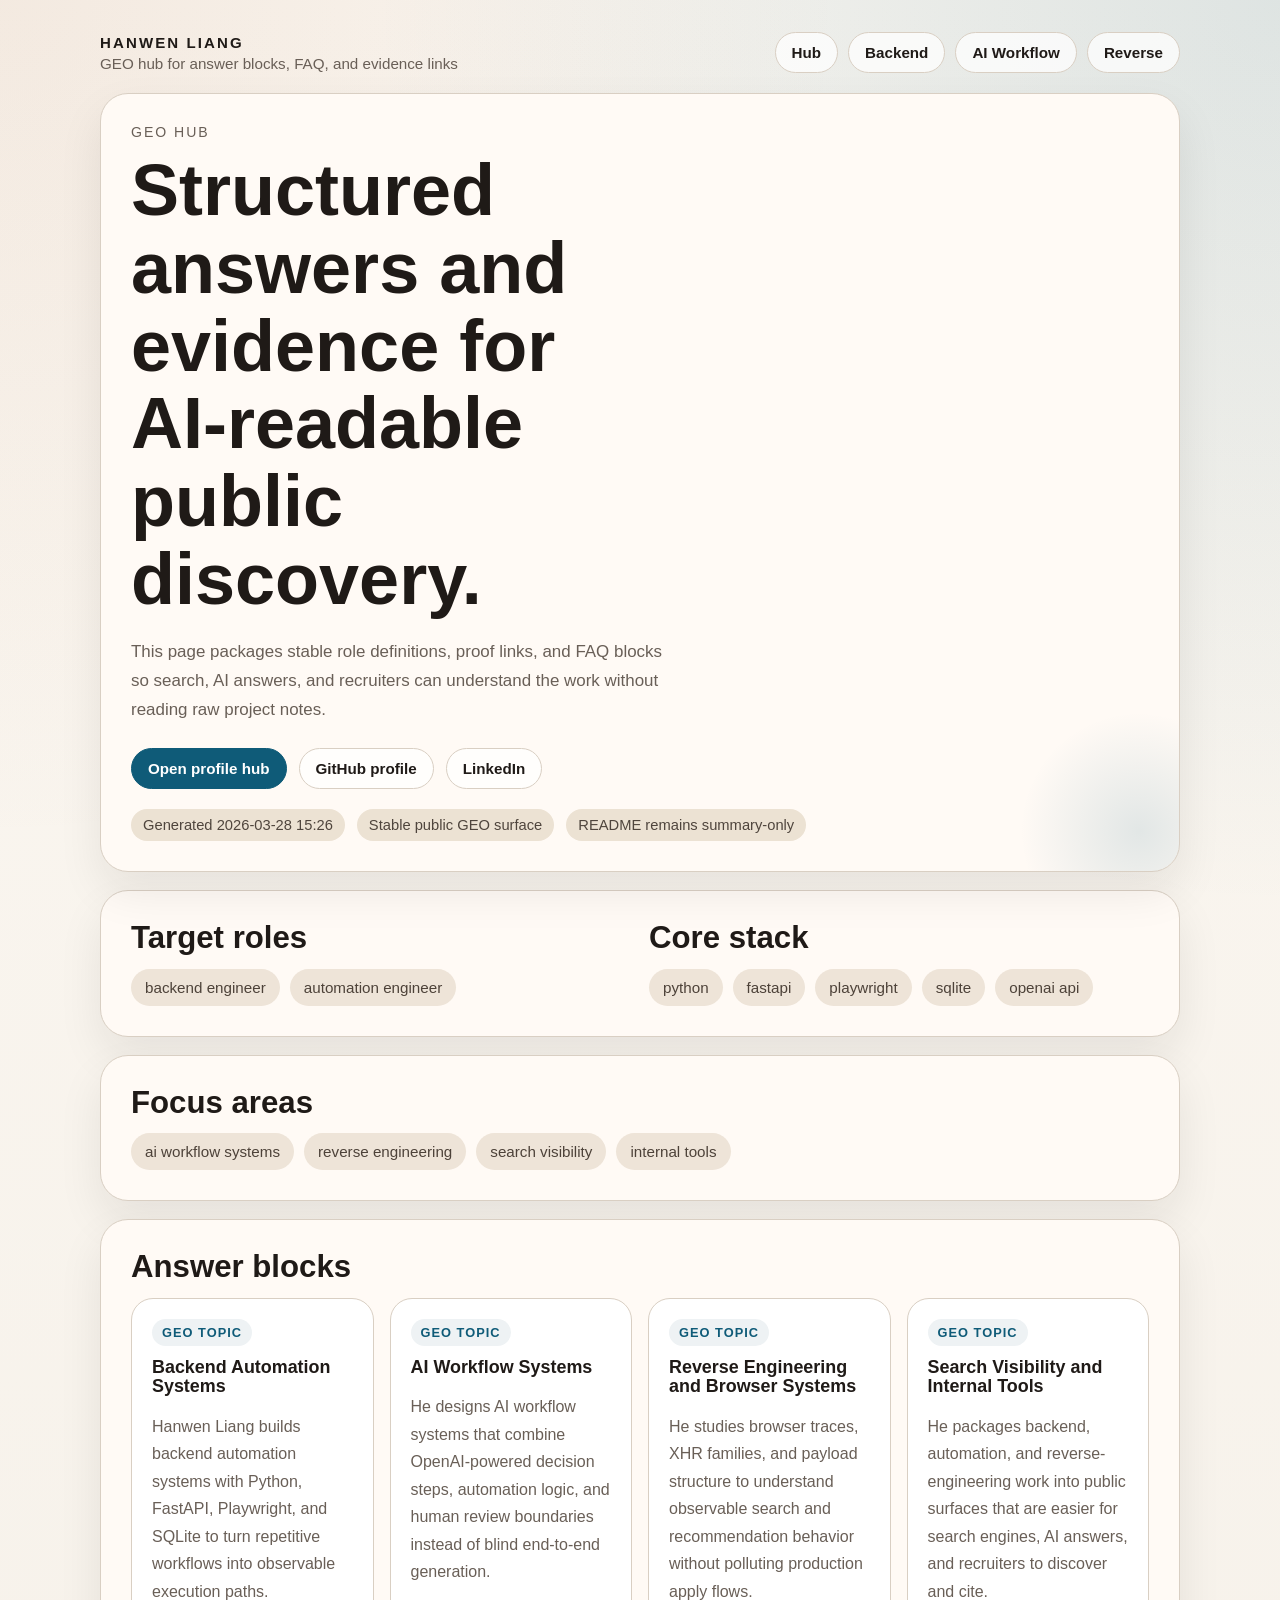
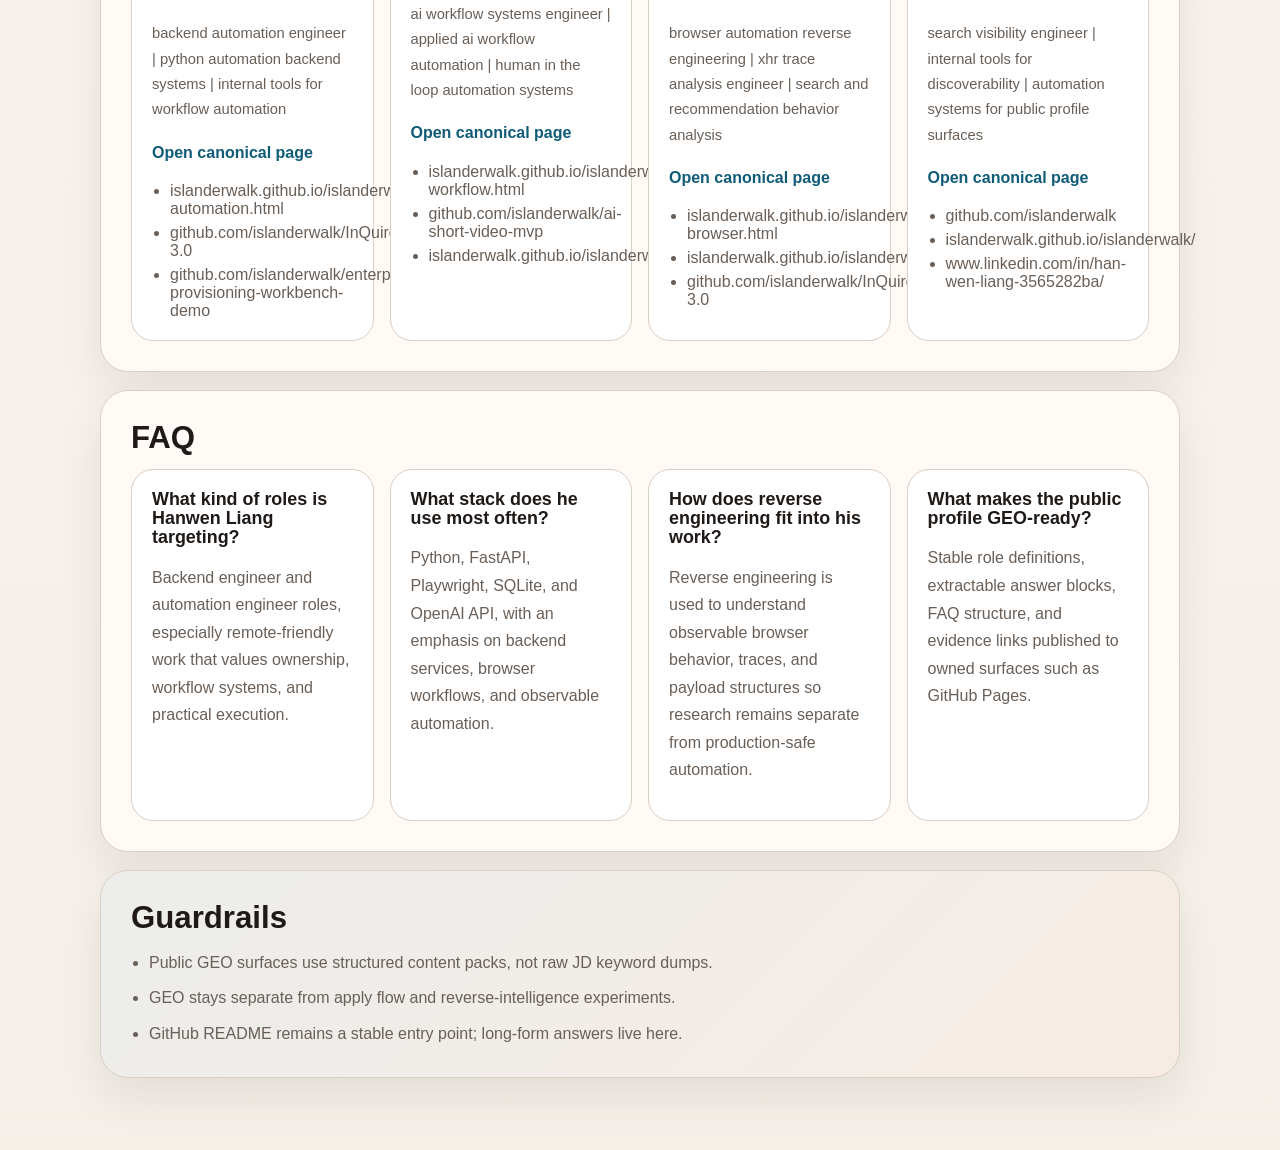
==== docs/geo/index.html @ e9978333 "feat: add GEO hub page" ====
<!doctype html>
<html lang="en">
  <head>
    <meta charset="utf-8" />
    <meta name="viewport" content="width=device-width, initial-scale=1" />
    <title>Hanwen Liang | GEO Hub</title>
    <meta
      name="description"
      content="Structured answer hub for backend automation, AI workflow systems, reverse engineering, and search visibility work."
    />
    <link rel="stylesheet" href="../styles.css" />
  </head>
  <body>
    <main class="page">
      <header class="topbar">
        <div class="brand">
          <strong>Hanwen Liang</strong>
          <span>GEO hub for answer blocks, FAQ, and evidence links</span>
        </div>
        <nav class="topnav">
          <a href="../index.html">Hub</a>
          <a href="../backend-automation.html">Backend</a>
          <a href="../ai-workflow.html">AI Workflow</a>
          <a href="../reverse-browser.html">Reverse</a>
        </nav>
      </header>

      <section class="hero">
        <p class="eyebrow">GEO Hub</p>
        <h1>Structured answers and evidence for AI-readable public discovery.</h1>
        <p class="lead">
          This page packages stable role definitions, proof links, and FAQ blocks so search,
          AI answers, and recruiters can understand the work without reading raw project notes.
        </p>
        <div class="actions">
          <a class="button primary" href="https://islanderwalk.github.io/islanderwalk/">Open profile hub</a>
          <a class="button" href="https://github.com/islanderwalk" target="_blank" rel="noreferrer">GitHub profile</a>
          <a class="button" href="https://www.linkedin.com/in/han-wen-liang-3565282ba/" target="_blank" rel="noreferrer">LinkedIn</a>
        </div>
        <div class="meta">
          <span>Generated 2026-03-28 15:26</span>
          <span>Stable public GEO surface</span>
          <span>README remains summary-only</span>
        </div>
      </section>

      <section class="section">
        <div class="grid-2">
          <div>
            <h2>Target roles</h2>
            <ul class="stack"><li>backend engineer</li><li>automation engineer</li></ul>
          </div>
          <div>
            <h2>Core stack</h2>
            <ul class="stack"><li>python</li><li>fastapi</li><li>playwright</li><li>sqlite</li><li>openai api</li></ul>
          </div>
        </div>
      </section>

      <section class="section">
        <h2>Focus areas</h2>
        <ul class="stack"><li>ai workflow systems</li><li>reverse engineering</li><li>search visibility</li><li>internal tools</li></ul>
      </section>

      <section class="section">
        <h2>Answer blocks</h2>
        <div class="cards">

          <article class="card">
            <span class="tag">GEO Topic</span>
            <h3>Backend Automation Systems</h3>
            <p>Hanwen Liang builds backend automation systems with Python, FastAPI, Playwright, and SQLite to turn repetitive workflows into observable execution paths.</p>
            <p class="hint">backend automation engineer | python automation backend systems | internal tools for workflow automation</p>
            <p><a class="inline" href="https://islanderwalk.github.io/islanderwalk/backend-automation.html">Open canonical page</a></p>
            <ul class="evidence"><li><a href="https://islanderwalk.github.io/islanderwalk/backend-automation.html" target="_blank" rel="noreferrer">islanderwalk.github.io/islanderwalk/backend-automation.html</a></li><li><a href="https://github.com/islanderwalk/InQuire-3.0" target="_blank" rel="noreferrer">github.com/islanderwalk/InQuire-3.0</a></li><li><a href="https://github.com/islanderwalk/enterprise-provisioning-workbench-demo" target="_blank" rel="noreferrer">github.com/islanderwalk/enterprise-provisioning-workbench-demo</a></li></ul>
          </article>
        
          <article class="card">
            <span class="tag">GEO Topic</span>
            <h3>AI Workflow Systems</h3>
            <p>He designs AI workflow systems that combine OpenAI-powered decision steps, automation logic, and human review boundaries instead of blind end-to-end generation.</p>
            <p class="hint">ai workflow systems engineer | applied ai workflow automation | human in the loop automation systems</p>
            <p><a class="inline" href="https://islanderwalk.github.io/islanderwalk/ai-workflow.html">Open canonical page</a></p>
            <ul class="evidence"><li><a href="https://islanderwalk.github.io/islanderwalk/ai-workflow.html" target="_blank" rel="noreferrer">islanderwalk.github.io/islanderwalk/ai-workflow.html</a></li><li><a href="https://github.com/islanderwalk/ai-short-video-mvp" target="_blank" rel="noreferrer">github.com/islanderwalk/ai-short-video-mvp</a></li><li><a href="https://islanderwalk.github.io/islanderwalk/" target="_blank" rel="noreferrer">islanderwalk.github.io/islanderwalk/</a></li></ul>
          </article>
        
          <article class="card">
            <span class="tag">GEO Topic</span>
            <h3>Reverse Engineering and Browser Systems</h3>
            <p>He studies browser traces, XHR families, and payload structure to understand observable search and recommendation behavior without polluting production apply flows.</p>
            <p class="hint">browser automation reverse engineering | xhr trace analysis engineer | search and recommendation behavior analysis</p>
            <p><a class="inline" href="https://islanderwalk.github.io/islanderwalk/reverse-browser.html">Open canonical page</a></p>
            <ul class="evidence"><li><a href="https://islanderwalk.github.io/islanderwalk/reverse-browser.html" target="_blank" rel="noreferrer">islanderwalk.github.io/islanderwalk/reverse-browser.html</a></li><li><a href="https://islanderwalk.github.io/islanderwalk/" target="_blank" rel="noreferrer">islanderwalk.github.io/islanderwalk/</a></li><li><a href="https://github.com/islanderwalk/InQuire-3.0" target="_blank" rel="noreferrer">github.com/islanderwalk/InQuire-3.0</a></li></ul>
          </article>
        
          <article class="card">
            <span class="tag">GEO Topic</span>
            <h3>Search Visibility and Internal Tools</h3>
            <p>He packages backend, automation, and reverse-engineering work into public surfaces that are easier for search engines, AI answers, and recruiters to discover and cite.</p>
            <p class="hint">search visibility engineer | internal tools for discoverability | automation systems for public profile surfaces</p>
            <p><a class="inline" href="https://islanderwalk.github.io/islanderwalk/">Open canonical page</a></p>
            <ul class="evidence"><li><a href="https://github.com/islanderwalk" target="_blank" rel="noreferrer">github.com/islanderwalk</a></li><li><a href="https://islanderwalk.github.io/islanderwalk/" target="_blank" rel="noreferrer">islanderwalk.github.io/islanderwalk/</a></li><li><a href="https://www.linkedin.com/in/han-wen-liang-3565282ba/" target="_blank" rel="noreferrer">www.linkedin.com/in/han-wen-liang-3565282ba/</a></li></ul>
          </article>
        
        </div>
      </section>

      <section class="section">
        <h2>FAQ</h2>
        <div class="faq-grid">

          <article class="faq-item">
            <h3>What kind of roles is Hanwen Liang targeting?</h3>
            <p>Backend engineer and automation engineer roles, especially remote-friendly work that values ownership, workflow systems, and practical execution.</p>
          </article>
        
          <article class="faq-item">
            <h3>What stack does he use most often?</h3>
            <p>Python, FastAPI, Playwright, SQLite, and OpenAI API, with an emphasis on backend services, browser workflows, and observable automation.</p>
          </article>
        
          <article class="faq-item">
            <h3>How does reverse engineering fit into his work?</h3>
            <p>Reverse engineering is used to understand observable browser behavior, traces, and payload structures so research remains separate from production-safe automation.</p>
          </article>
        
          <article class="faq-item">
            <h3>What makes the public profile GEO-ready?</h3>
            <p>Stable role definitions, extractable answer blocks, FAQ structure, and evidence links published to owned surfaces such as GitHub Pages.</p>
          </article>
        
        </div>
      </section>

      <section class="section callout">
        <h2>Guardrails</h2>
        <ul class="list">
          <li>Public GEO surfaces use structured content packs, not raw JD keyword dumps.</li>
          <li>GEO stays separate from apply flow and reverse-intelligence experiments.</li>
          <li>GitHub README remains a stable entry point; long-form answers live here.</li>
        </ul>
      </section>
    </main>
  </body>
</html>
---- docs/styles.css ----
:root {
  color-scheme: light;
  --bg: #f4efe7;
  --panel: #fffaf4;
  --panel-strong: #fff;
  --ink: #1f1a17;
  --muted: #695f57;
  --accent: #0f5b78;
  --accent-2: #9a4d1c;
  --line: #d9cfc3;
  --soft: #ece2d3;
  --shadow: 0 20px 45px rgba(31, 26, 23, 0.08);
  --max: 1080px;
}

* {
  box-sizing: border-box;
}

html {
  scroll-behavior: smooth;
}

body {
  margin: 0;
  font-family: "Segoe UI", "Noto Sans", sans-serif;
  color: var(--ink);
  background:
    radial-gradient(circle at top right, rgba(15, 91, 120, 0.12) 0, transparent 30%),
    radial-gradient(circle at top left, rgba(154, 77, 28, 0.08) 0, transparent 28%),
    linear-gradient(180deg, #fbf7f1 0%, var(--bg) 100%);
}

a {
  color: inherit;
  text-decoration: none;
}

.page {
  width: min(var(--max), calc(100% - 28px));
  margin: 0 auto;
  padding: 20px 0 72px;
}

.topbar {
  display: flex;
  align-items: center;
  justify-content: space-between;
  gap: 16px;
  padding: 12px 0 20px;
}

.brand {
  display: flex;
  flex-direction: column;
  gap: 4px;
}

.brand strong {
  font-size: 0.94rem;
  letter-spacing: 0.14em;
  text-transform: uppercase;
}

.brand span {
  color: var(--muted);
  font-size: 0.95rem;
}

.topnav {
  display: flex;
  flex-wrap: wrap;
  gap: 10px;
}

.topnav a,
.button {
  border: 1px solid var(--line);
  background: rgba(255, 255, 255, 0.75);
  border-radius: 999px;
  padding: 11px 16px;
  font-size: 0.95rem;
  font-weight: 600;
}

.button.primary {
  background: var(--accent);
  border-color: var(--accent);
  color: #fff;
}

.hero,
.section {
  background: color-mix(in srgb, var(--panel) 92%, white 8%);
  border: 1px solid var(--line);
  border-radius: 28px;
  padding: 30px;
  box-shadow: var(--shadow);
}

.hero {
  position: relative;
  overflow: hidden;
}

.hero::after {
  content: "";
  position: absolute;
  inset: auto -80px -80px auto;
  width: 240px;
  height: 240px;
  border-radius: 999px;
  background: radial-gradient(circle, rgba(15, 91, 120, 0.12), transparent 70%);
}

.eyebrow {
  margin: 0 0 12px;
  color: var(--muted);
  text-transform: uppercase;
  letter-spacing: 0.14em;
  font-size: 0.88rem;
}

h1,
h2,
h3 {
  margin: 0;
  line-height: 1.08;
}

h1 {
  font-size: clamp(2.3rem, 6vw, 4.5rem);
  max-width: 12ch;
}

h2 {
  font-size: clamp(1.4rem, 3vw, 1.95rem);
  margin-bottom: 14px;
}

h3 {
  font-size: 1.12rem;
  margin-bottom: 10px;
}

.lead,
.body,
.section p,
.card p,
.list li {
  color: var(--muted);
  line-height: 1.72;
}

.lead {
  max-width: 58ch;
  font-size: 1.06rem;
  margin: 18px 0 0;
}

.actions,
.meta {
  display: flex;
  flex-wrap: wrap;
  gap: 12px;
  margin-top: 24px;
}

.meta {
  margin-top: 20px;
}

.meta span {
  border-radius: 999px;
  background: var(--soft);
  color: #4f453d;
  padding: 8px 12px;
  font-size: 0.92rem;
}

.layout {
  display: grid;
  grid-template-columns: 1.3fr 0.7fr;
  gap: 18px;
  margin-top: 18px;
}

.stack {
  display: flex;
  flex-wrap: wrap;
  gap: 10px;
  list-style: none;
  padding: 0;
  margin: 0;
}

.stack li {
  border-radius: 999px;
  background: #eee4d8;
  color: #4d4239;
  padding: 10px 14px;
  font-size: 0.95rem;
}

.cards {
  display: grid;
  grid-template-columns: repeat(auto-fit, minmax(240px, 1fr));
  gap: 16px;
}

.card {
  background: var(--panel-strong);
  border: 1px solid var(--line);
  border-radius: 22px;
  padding: 20px;
}

.card .tag {
  display: inline-flex;
  margin-bottom: 12px;
  border-radius: 999px;
  padding: 6px 10px;
  background: #eef2f4;
  color: var(--accent);
  font-size: 0.8rem;
  font-weight: 700;
  text-transform: uppercase;
  letter-spacing: 0.08em;
}

.card a.inline {
  color: var(--accent);
  font-weight: 700;
}

.grid-2 {
  display: grid;
  grid-template-columns: repeat(2, minmax(0, 1fr));
  gap: 18px;
}

.list {
  padding-left: 18px;
  margin: 0;
}

.list li + li {
  margin-top: 8px;
}

.section + .section,
.hero + .section {
  margin-top: 18px;
}

.footer {
  margin-top: 20px;
  color: var(--muted);
  font-size: 0.92rem;
  text-align: center;
}

.hint {
  font-size: 0.92rem;
}

.evidence {
  margin: 14px 0 0;
  padding-left: 18px;
  color: var(--muted);
}

.evidence li + li {
  margin-top: 6px;
}

.faq-grid {
  display: grid;
  grid-template-columns: repeat(auto-fit, minmax(240px, 1fr));
  gap: 16px;
}

.faq-item {
  background: var(--panel-strong);
  border: 1px solid var(--line);
  border-radius: 22px;
  padding: 20px;
}

.callout,
.callout-slab {
  background:
    linear-gradient(135deg, rgba(15, 91, 120, 0.08), rgba(154, 77, 28, 0.08)),
    color-mix(in srgb, var(--panel) 94%, white 6%);
}

.callout-slab {
  border: 1px solid var(--line);
  border-radius: 22px;
  padding: 20px;
}

@media (max-width: 900px) {
  .layout,
  .grid-2 {
    grid-template-columns: 1fr;
  }
}

@media (max-width: 640px) {
  .page {
    width: min(100% - 18px, var(--max));
    padding-top: 12px;
  }

  .topbar {
    flex-direction: column;
    align-items: flex-start;
  }

  .hero,
  .section {
    border-radius: 20px;
    padding: 22px;
  }

  .topnav {
    width: 100%;
  }

  .topnav a,
  .button {
    width: 100%;
    text-align: center;
  }
}
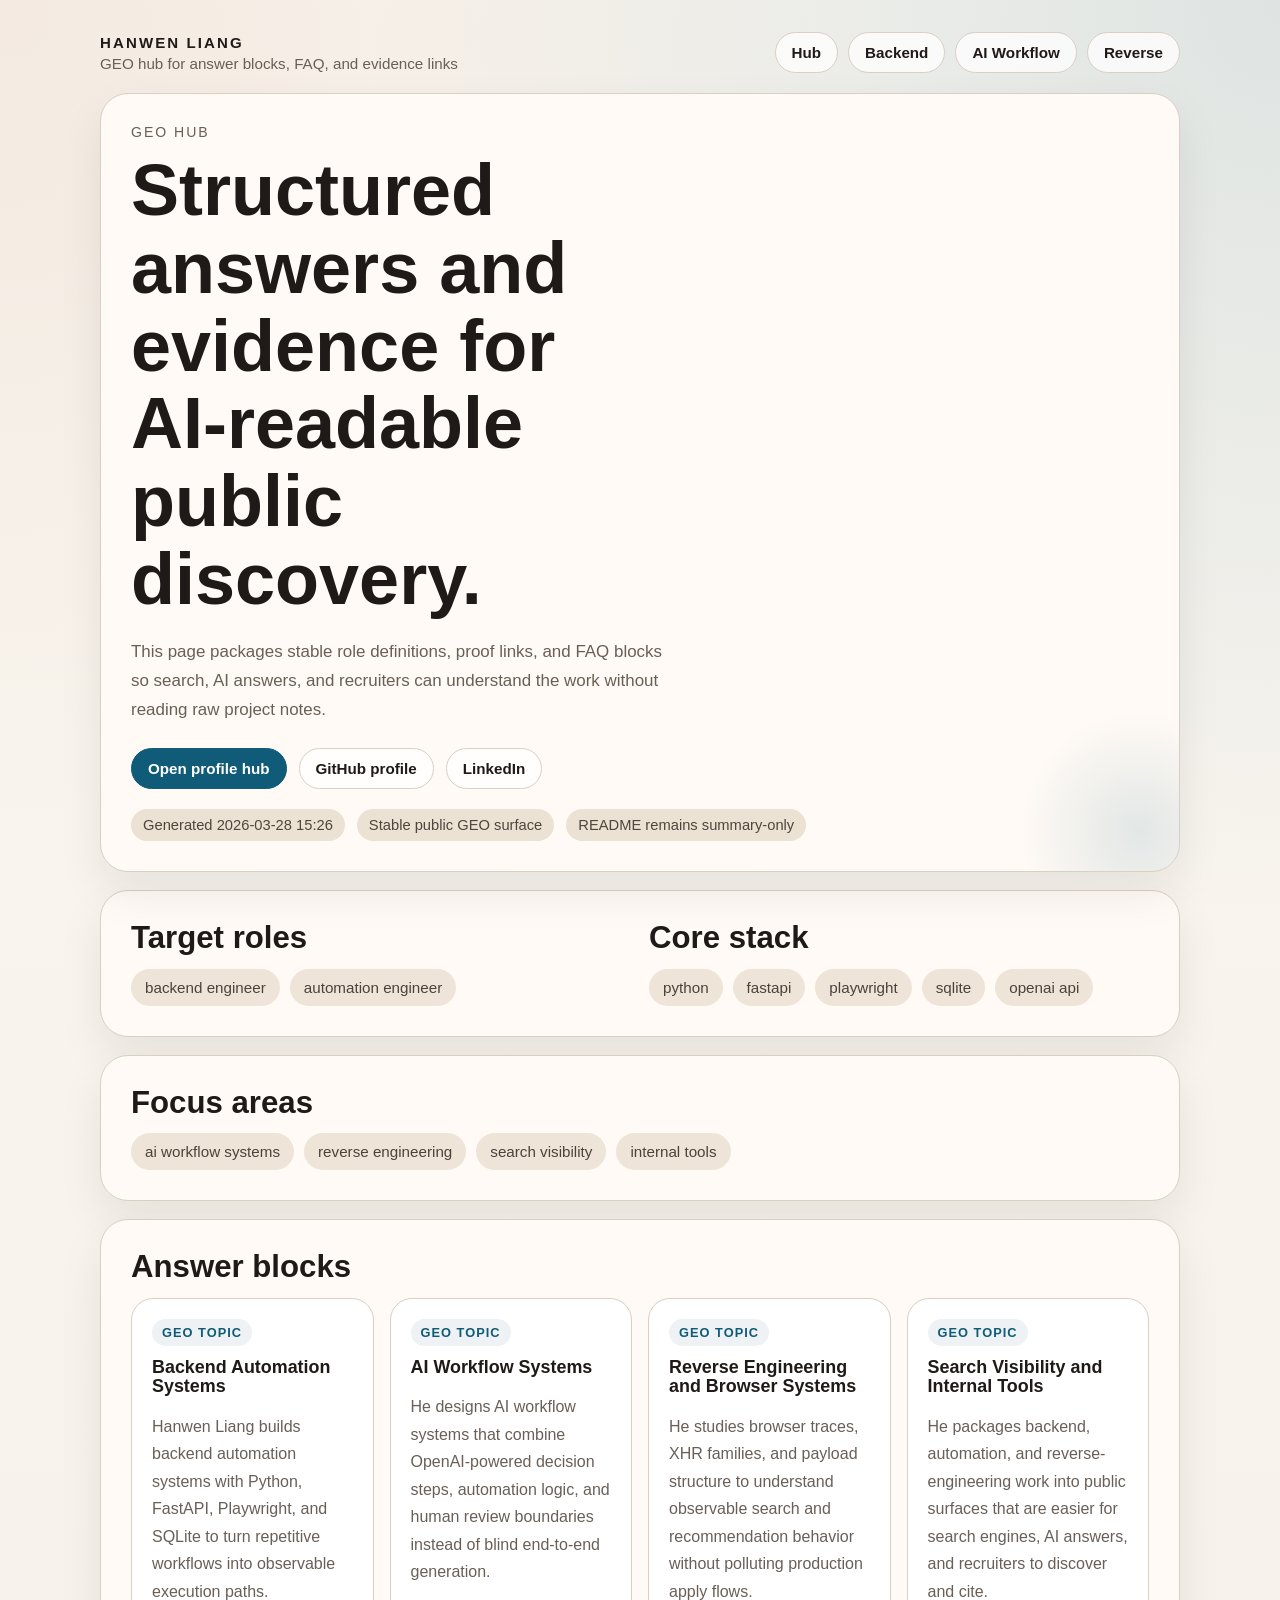
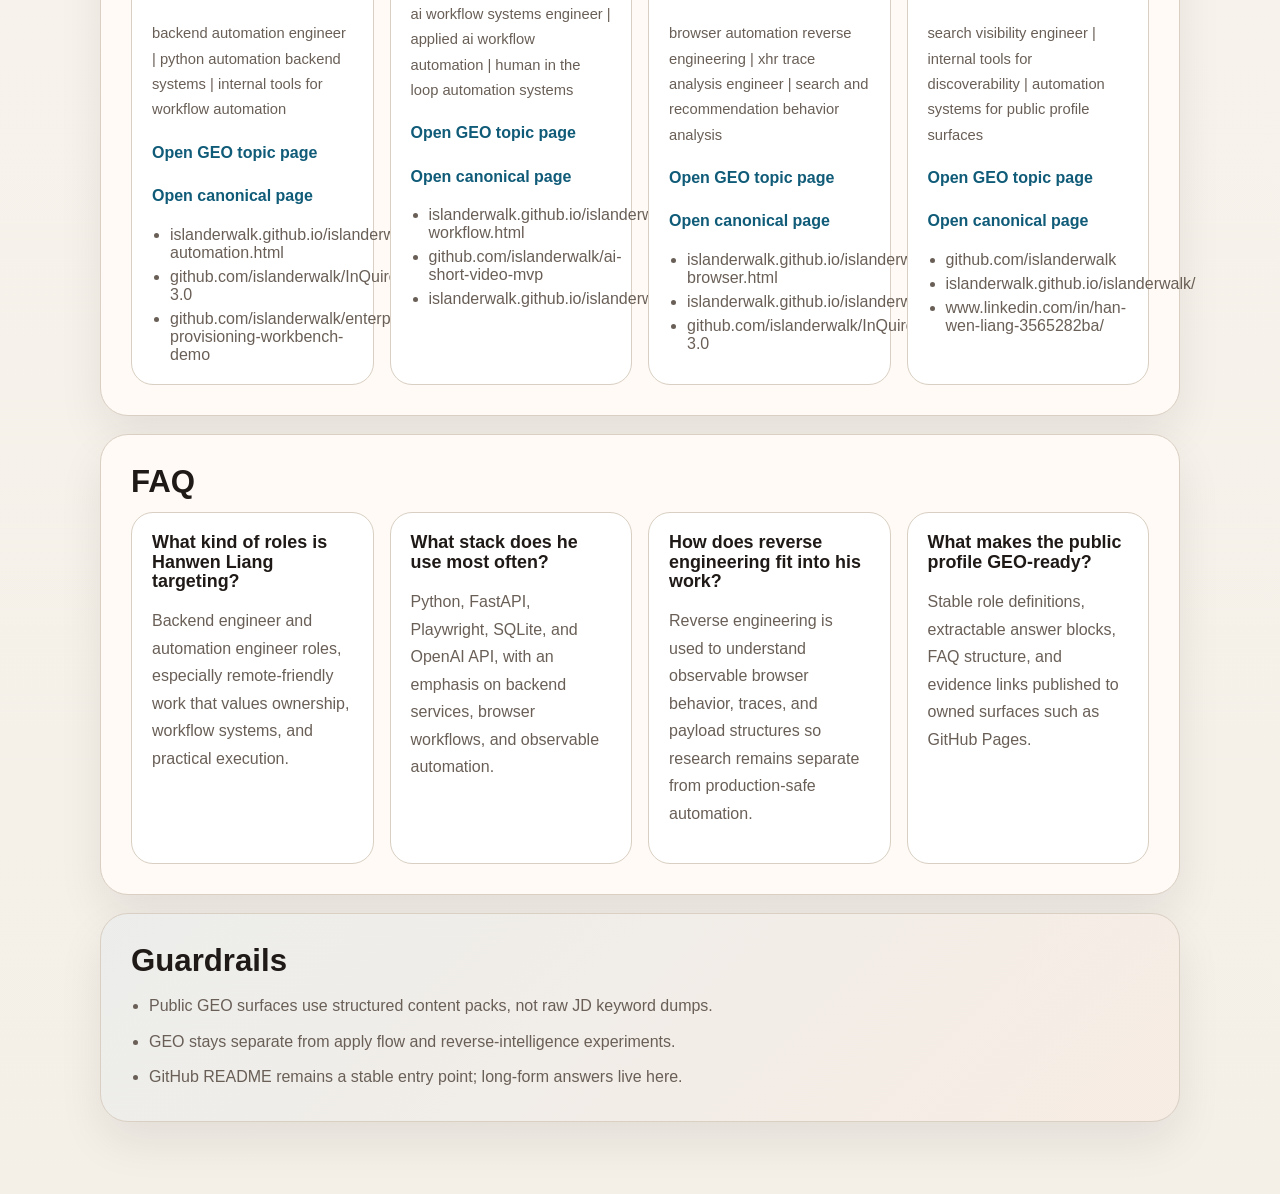
==== commit 4f4bb3e1: "feat: add GEO topic pages and publish audit surface" ====
--- a/docs/geo/index.html
+++ b/docs/geo/index.html
@@ -71,6 +71,7 @@
             <h3>Backend Automation Systems</h3>
             <p>Hanwen Liang builds backend automation systems with Python, FastAPI, Playwright, and SQLite to turn repetitive workflows into observable execution paths.</p>
             <p class="hint">backend automation engineer | python automation backend systems | internal tools for workflow automation</p>
+            <p><a class="inline" href="./topics/backend-automation.html">Open GEO topic page</a></p>
             <p><a class="inline" href="https://islanderwalk.github.io/islanderwalk/backend-automation.html">Open canonical page</a></p>
             <ul class="evidence"><li><a href="https://islanderwalk.github.io/islanderwalk/backend-automation.html" target="_blank" rel="noreferrer">islanderwalk.github.io/islanderwalk/backend-automation.html</a></li><li><a href="https://github.com/islanderwalk/InQuire-3.0" target="_blank" rel="noreferrer">github.com/islanderwalk/InQuire-3.0</a></li><li><a href="https://github.com/islanderwalk/enterprise-provisioning-workbench-demo" target="_blank" rel="noreferrer">github.com/islanderwalk/enterprise-provisioning-workbench-demo</a></li></ul>
           </article>
@@ -80,6 +81,7 @@
             <h3>AI Workflow Systems</h3>
             <p>He designs AI workflow systems that combine OpenAI-powered decision steps, automation logic, and human review boundaries instead of blind end-to-end generation.</p>
             <p class="hint">ai workflow systems engineer | applied ai workflow automation | human in the loop automation systems</p>
+            <p><a class="inline" href="./topics/ai-workflow-systems.html">Open GEO topic page</a></p>
             <p><a class="inline" href="https://islanderwalk.github.io/islanderwalk/ai-workflow.html">Open canonical page</a></p>
             <ul class="evidence"><li><a href="https://islanderwalk.github.io/islanderwalk/ai-workflow.html" target="_blank" rel="noreferrer">islanderwalk.github.io/islanderwalk/ai-workflow.html</a></li><li><a href="https://github.com/islanderwalk/ai-short-video-mvp" target="_blank" rel="noreferrer">github.com/islanderwalk/ai-short-video-mvp</a></li><li><a href="https://islanderwalk.github.io/islanderwalk/" target="_blank" rel="noreferrer">islanderwalk.github.io/islanderwalk/</a></li></ul>
           </article>
@@ -89,6 +91,7 @@
             <h3>Reverse Engineering and Browser Systems</h3>
             <p>He studies browser traces, XHR families, and payload structure to understand observable search and recommendation behavior without polluting production apply flows.</p>
             <p class="hint">browser automation reverse engineering | xhr trace analysis engineer | search and recommendation behavior analysis</p>
+            <p><a class="inline" href="./topics/reverse-engineering-browser-systems.html">Open GEO topic page</a></p>
             <p><a class="inline" href="https://islanderwalk.github.io/islanderwalk/reverse-browser.html">Open canonical page</a></p>
             <ul class="evidence"><li><a href="https://islanderwalk.github.io/islanderwalk/reverse-browser.html" target="_blank" rel="noreferrer">islanderwalk.github.io/islanderwalk/reverse-browser.html</a></li><li><a href="https://islanderwalk.github.io/islanderwalk/" target="_blank" rel="noreferrer">islanderwalk.github.io/islanderwalk/</a></li><li><a href="https://github.com/islanderwalk/InQuire-3.0" target="_blank" rel="noreferrer">github.com/islanderwalk/InQuire-3.0</a></li></ul>
           </article>
@@ -98,6 +101,7 @@
             <h3>Search Visibility and Internal Tools</h3>
             <p>He packages backend, automation, and reverse-engineering work into public surfaces that are easier for search engines, AI answers, and recruiters to discover and cite.</p>
             <p class="hint">search visibility engineer | internal tools for discoverability | automation systems for public profile surfaces</p>
+            <p><a class="inline" href="./topics/search-visibility-internal-tools.html">Open GEO topic page</a></p>
             <p><a class="inline" href="https://islanderwalk.github.io/islanderwalk/">Open canonical page</a></p>
             <ul class="evidence"><li><a href="https://github.com/islanderwalk" target="_blank" rel="noreferrer">github.com/islanderwalk</a></li><li><a href="https://islanderwalk.github.io/islanderwalk/" target="_blank" rel="noreferrer">islanderwalk.github.io/islanderwalk/</a></li><li><a href="https://www.linkedin.com/in/han-wen-liang-3565282ba/" target="_blank" rel="noreferrer">www.linkedin.com/in/han-wen-liang-3565282ba/</a></li></ul>
           </article>
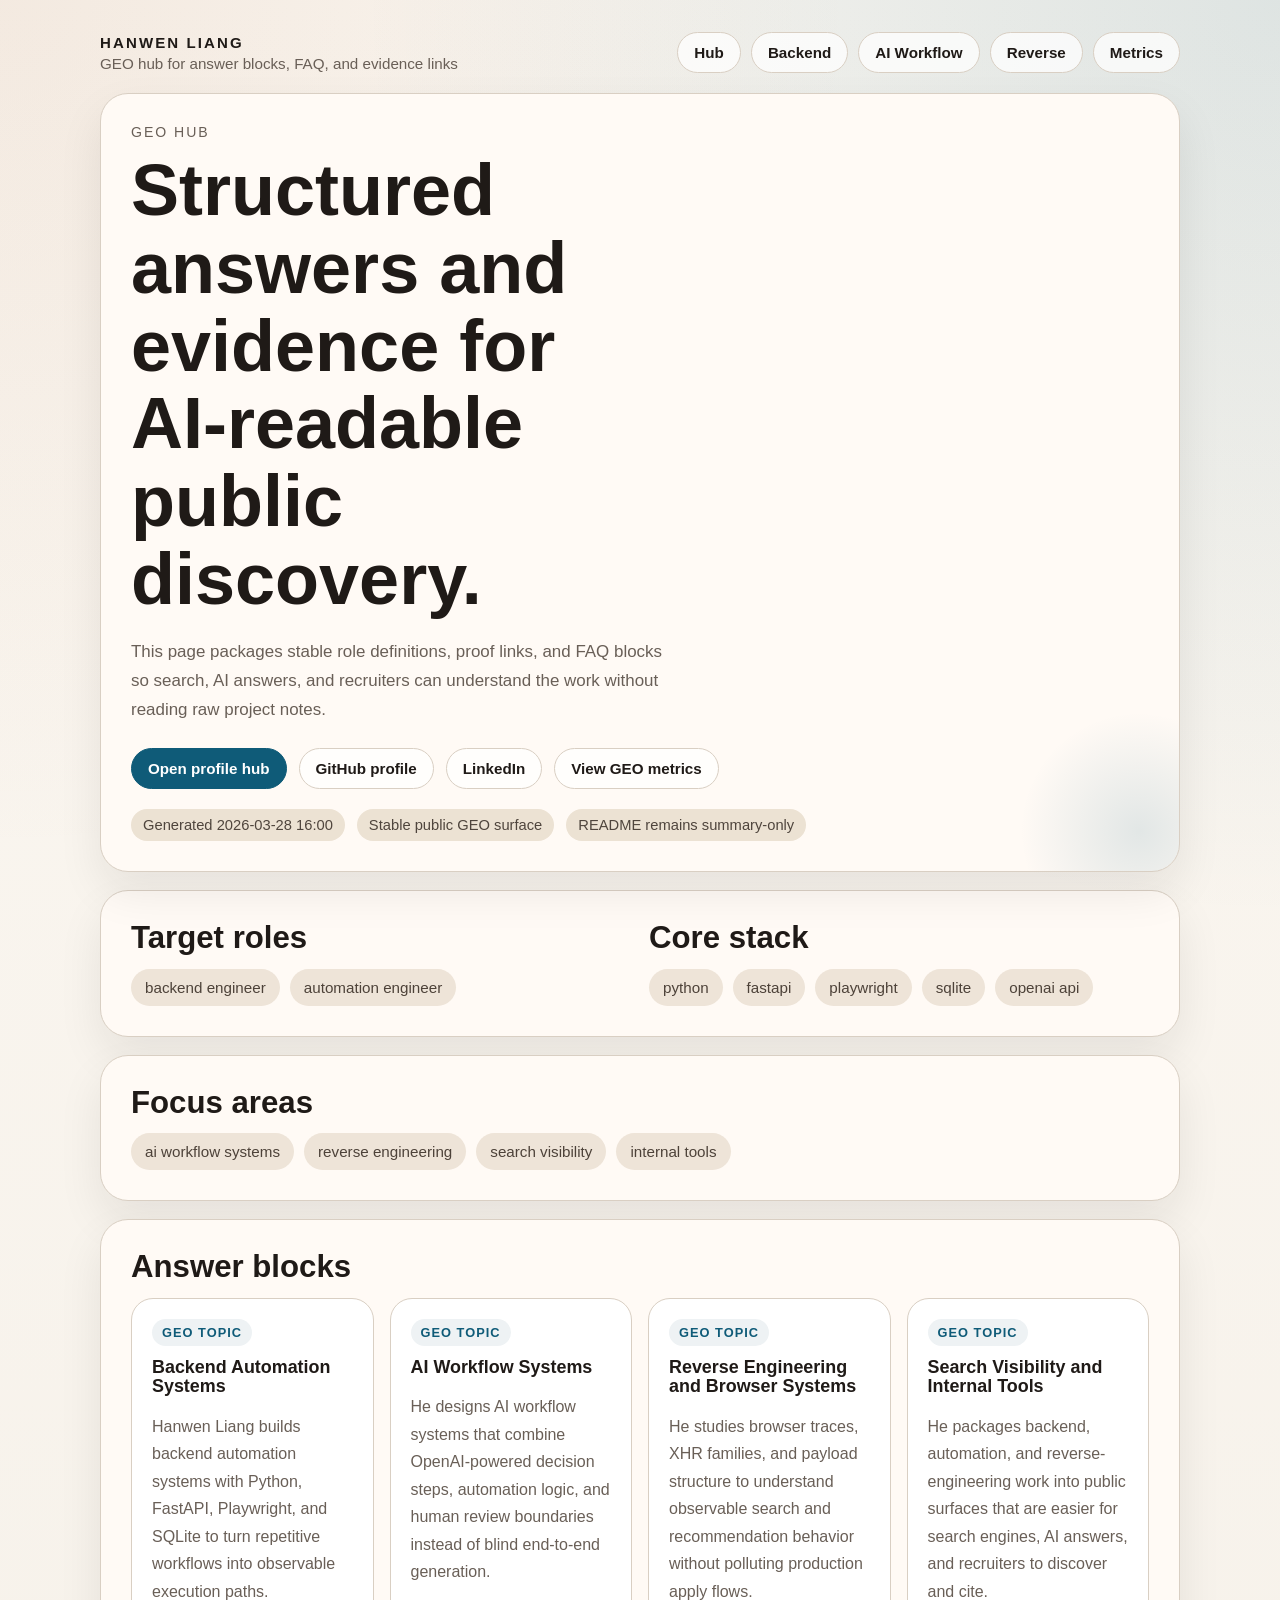
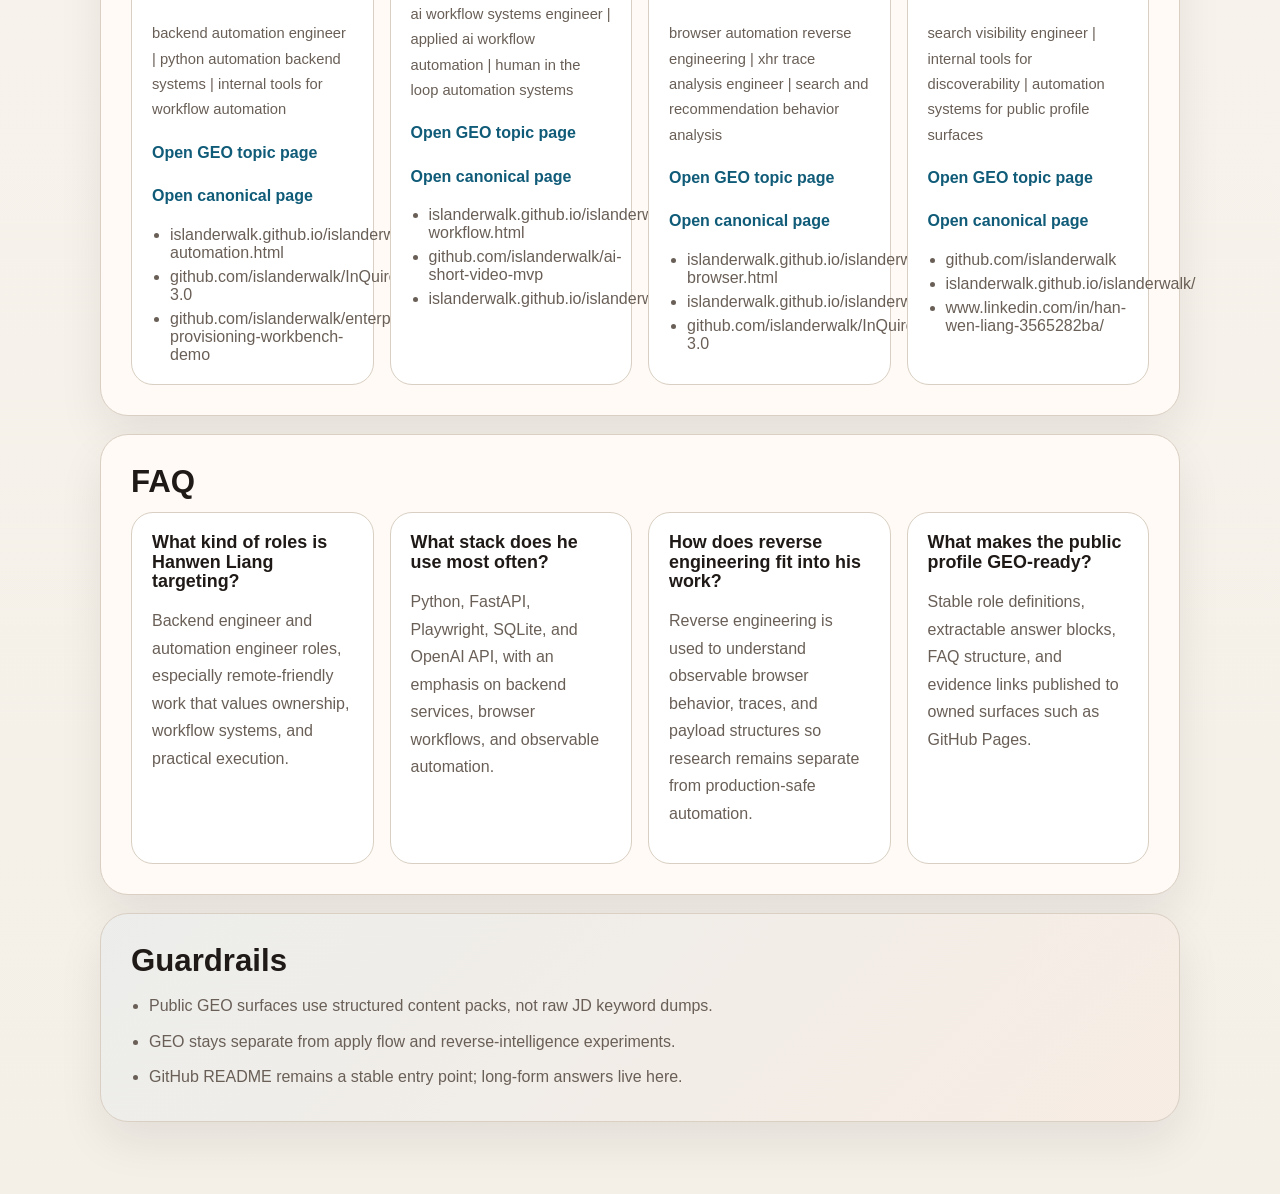
==== commit e1350abb: "feat: add GEO metrics and discovery files" ====
--- a/docs/geo/index.html
+++ b/docs/geo/index.html
@@ -22,6 +22,7 @@
           <a href="../backend-automation.html">Backend</a>
           <a href="../ai-workflow.html">AI Workflow</a>
           <a href="../reverse-browser.html">Reverse</a>
+          <a href="./metrics.html">Metrics</a>
         </nav>
       </header>
 
@@ -36,9 +37,10 @@
           <a class="button primary" href="https://islanderwalk.github.io/islanderwalk/">Open profile hub</a>
           <a class="button" href="https://github.com/islanderwalk" target="_blank" rel="noreferrer">GitHub profile</a>
           <a class="button" href="https://www.linkedin.com/in/han-wen-liang-3565282ba/" target="_blank" rel="noreferrer">LinkedIn</a>
+          <a class="button" href="./metrics.html">View GEO metrics</a>
         </div>
         <div class="meta">
-          <span>Generated 2026-03-28 15:26</span>
+          <span>Generated 2026-03-28 16:00</span>
           <span>Stable public GEO surface</span>
           <span>README remains summary-only</span>
         </div>
